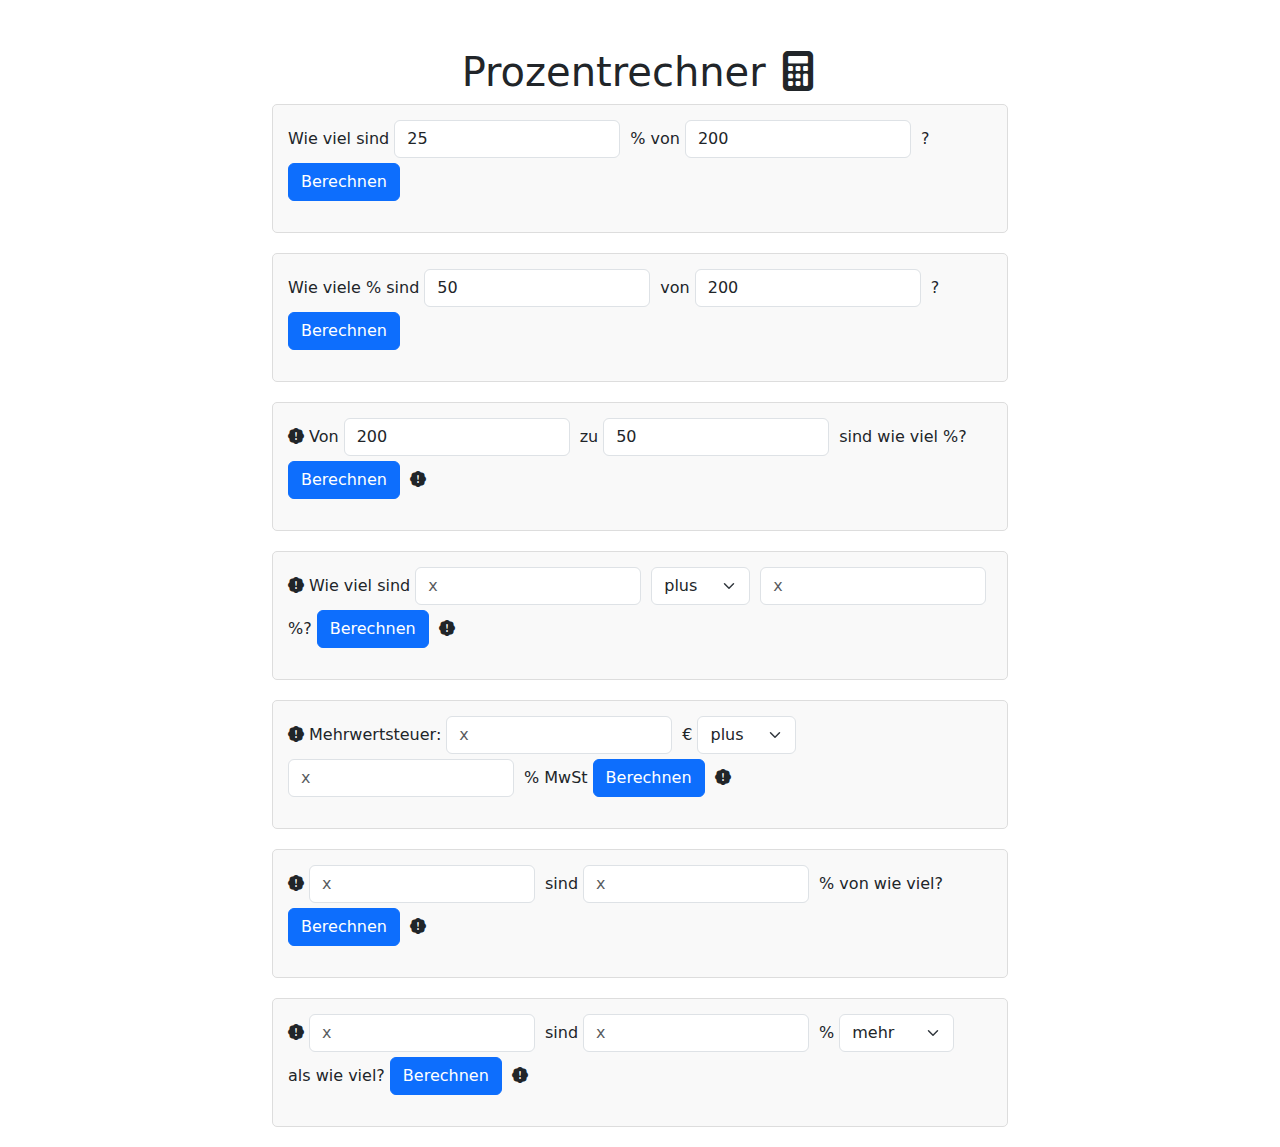
==== prozent/index.html @ 61081b96 "add semi Working Prozentrechner" ====
<!DOCTYPE html>
<html lang="de">
<head>
    <meta charset="UTF-8">
    <meta name="viewport" content="width=device-width, initial-scale=1.0">
    <title>Prozentrechner</title>
    <!-- Bootstrap CSS -->
    <link rel="stylesheet" href="../assets/css/bs/bootstrap.min.css" />
    <link rel="stylesheet" href="../assets/css/bs-icons/font/bootstrap-icons.min.css" />
    <!-- Favicon -->
    <link rel="icon" href="../assets/favicon/favicon.ico" sizes="any" />
    <link rel="apple-touch-icon" href="../assets/favicon/apple-touch-icon.png" />
    <link rel="manifest" href="../assets/favicon/site.webmanifest" />
    <style>
        /* Rahmen um jede Frage-Antwort-Gruppe */
        .form-group {
            border: 1px solid #ddd; /* Grauer Rahmen */
            border-radius: 5px; /* Abgerundete Ecken */
            padding: 15px; /* Innenabstand */
            margin-bottom: 20px; /* Abstand nach unten */
            background-color: #f9f9f9; /* Hintergrundfarbe für bessere Sichtbarkeit */
        }

        /* Verhindert Umbrüche innerhalb der Labels */
        .form-label {
            display: flex;
            align-items: center;
            flex-wrap: wrap; /* Zeilenumbruch innerhalb der flexbox erlauben, wenn nötig */
            gap: 5px; /* Abstand zwischen den Elementen */
        }
        
        /* Eingabefelder und Buttons in einer Reihe */
        .form-label input,
        .form-label select,
        .form-label button {
            margin-right: 5px; /* Kleiner Abstand zwischen den Elementen */
        }

        /* Stellt sicher, dass die Eingabefelder und Buttons nicht zu groß werden */
        .form-control,
        .form-select {
            width: auto; /* Verhindert, dass sie die ganze Breite einnehmen */
            display: inline-block;
        }

        /* Verhindert, dass die Formeln umgebrochen werden */
        .form-label span {
            white-space: nowrap;
        }
    </style>
</head>
<body>
    <div class="container mt-5">
        <h1 class="text-center">Prozentrechner <i class="bi bi-calculator-fill"></i></h1>
        <div class="row justify-content-center">
            <div class="col-md-8">
                <form id="prozent-form">
                    <!-- 1. Wie viel sind x% von x? -->
                    <div class="form-group">
                        <label for="feld1-1" class="form-label">Wie viel sind 
                            <input type="number" class="form-control d-inline w-auto" id="feld1-1" value="25"> % von 
                            <input type="number" class="form-control d-inline w-auto" id="feld1-2" value="200">?
                            <button type="button" class="btn btn-primary" onclick="berechne1()">Berechnen</button>
                        </label>
                        <p id="ergebnis1" class="mt-2 fw-bold"></p>
                    </div>
                    <!-- 2. Wie viele % sind x von x? -->
                    <div class="form-group">
                        <label for="feld2-1" class="form-label">Wie viele % sind 
                            <input type="number" class="form-control d-inline w-auto" id="feld2-1" value="50"> von 
                            <input type="number" class="form-control d-inline w-auto" id="feld2-2" value="200">?
                            <button type="button" class="btn btn-primary" onclick="berechne2()">Berechnen</button>
                        </label>
                        <p id="ergebnis2" class="mt-2 fw-bold"></p>
                    </div>
                    <!-- 3. Von x zu x sind wie viel %? -->
                    <div class="form-group">
                        <label for="feld3-1" class="form-label">
                            <i class="bi bi-patch-exclamation-fill"></i>
                            Von
                            <input type="number" class="form-control d-inline w-auto" id="feld3-1" value="200"> zu 
                            <input type="number" class="form-control d-inline w-auto" id="feld3-2" value="50"> sind wie viel %?
                            <button type="button" class="btn btn-primary" onclick="berechne3()">Berechnen</button>
                            <i class="bi bi-patch-exclamation-fill"></i>
                        </label>
                        <p id="ergebnis3" class="mt-2 fw-bold"></p>
                    </div>
                    <!-- 4. Wie viel sind x minus/plus x%? -->
                    <div class="form-group">
                        <label for="feld4-1" class="form-label">
                            <i class="bi bi-patch-exclamation-fill"></i>
                            Wie viel sind 
                            <input type="number" class="form-control d-inline w-auto" id="feld4-1" placeholder="x"> 
                            <select class="form-select d-inline w-auto" id="feld4-2">
                                <option value="plus">plus</option>
                                <option value="minus">minus</option>
                            </select>
                            <input type="number" class="form-control d-inline w-auto" id="feld4-3" placeholder="x"> %?
                            <button type="button" class="btn btn-primary" onclick="berechne4()">Berechnen</button>
                            <i class="bi bi-patch-exclamation-fill"></i>
                        </label>
                        <p id="ergebnis4" class="mt-2 fw-bold"></p>
                    </div>
                    <!-- 5. Mehrwertsteuer: x € minus/plus x% Mwst -->
                    <div class="form-group">
                        <label for="feld5-1" class="form-label">
                            <i class="bi bi-patch-exclamation-fill"></i>
                            Mehrwertsteuer: 
                            <input type="number" class="form-control d-inline w-auto" id="feld5-1" placeholder="x"> € 
                            <select class="form-select d-inline w-auto" id="feld5-2">
                                <option value="plus">plus</option>
                                <option value="minus">minus</option>
                            </select>
                            <input type="number" class="form-control d-inline w-auto" id="feld5-3" placeholder="x"> % MwSt
                            <button type="button" class="btn btn-primary" onclick="berechne5()">Berechnen</button>
                            <i class="bi bi-patch-exclamation-fill"></i>
                        </label>
                        <p id="ergebnis5" class="mt-2 fw-bold"></p>
                    </div>
                    <!-- 6. x sind x% von wie viel? -->
                    <div class="form-group">
                        <label for="feld6-1" class="form-label">
                            <i class="bi bi-patch-exclamation-fill"></i>
                            <input type="number" class="form-control d-inline w-auto" id="feld6-1" placeholder="x"> sind 
                            <input type="number" class="form-control d-inline w-auto" id="feld6-2" placeholder="x"> % von wie viel?
                            <button type="button" class="btn btn-primary" onclick="berechne6()">Berechnen</button>
                            <i class="bi bi-patch-exclamation-fill"></i>
                        </label>
                        <p id="ergebnis6" class="mt-2 fw-bold"></p>
                    </div>
                    <!-- 7. x sind x% mehr/weniger als wie viel? -->
                    <div class="form-group">
                        <label for="feld7-1" class="form-label">
                            <i class="bi bi-patch-exclamation-fill"></i>
                            <input type="number" class="form-control d-inline w-auto" id="feld7-1" placeholder="x"> sind 
                            <input type="number" class="form-control d-inline w-auto" id="feld7-2" placeholder="x"> % 
                            <select class="form-select d-inline w-auto" id="feld7-3">
                                <option value="mehr">mehr</option>
                                <option value="weniger">weniger</option>
                            </select> als wie viel?
                            <button type="button" class="btn btn-primary" onclick="berechne7()">Berechnen</button>
                            <i class="bi bi-patch-exclamation-fill"></i>
                        </label>
                        <p id="ergebnis7" class="mt-2 fw-bold"></p>
                    </div>
                </form>
            </div>
        </div>
    </div>

    <!-- Bootstrap JS -->
    <script type="text/javascript" src="../assets/js/bootstrap.min.js"></script>
        
    <script>
        // 1. Wie viel sind x% von x?
        function berechne1() {
            const x1 = parseFloat(document.getElementById('feld1-1').value);
            const x2 = parseFloat(document.getElementById('feld1-2').value);
            if (!isNaN(x1) && !isNaN(x2)) {
                const ergebnis = (x1 / 100) * x2;
                document.getElementById('ergebnis1').innerText = `Ergebnis: ${formatErgebnis(ergebnis)}`;
            } else {
                document.getElementById('ergebnis1').innerText = 'Bitte gültige Zahlen eingeben.';
            }
        }

        // 2. Wie viele % sind x von x?
        function berechne2() {
            const x1 = parseFloat(document.getElementById('feld2-1').value);
            const x2 = parseFloat(document.getElementById('feld2-2').value);
            if (!isNaN(x1) && !isNaN(x2) && x2 !== 0) {
                const ergebnis = (x1 / x2) * 100;
                document.getElementById('ergebnis2').innerText = `Ergebnis: ${formatErgebnis(ergebnis)}`;
            } else {
                document.getElementById('ergebnis2').innerText = 'Bitte gültige Zahlen eingeben.';
            }
        }

        // 3. Von x zu x sind wie viel %?
        function berechne3() {
            const x1 = parseFloat(document.getElementById('feld3-1').value);
            const x2 = parseFloat(document.getElementById('feld3-2').value);
            if (!isNaN(x1) && !isNaN(x2) && x1 !== 0) {
                const ergebnis = ((x2 - x1) / x1) * 100;
                document.getElementById('ergebnis3').innerText = `Ergebnis: ${formatErgebnis(ergebnis)}`;
            } else {
                document.getElementById('ergebnis3').innerText = 'Bitte gültige Zahlen eingeben.';
            }
        }

        // 4. Wie viel sind x minus/plus x%?
        function berechne4() {
            const x1 = parseFloat(document.getElementById('feld4-1').value);
            const operation = document.getElementById('feld4-2').value;
            const x2 = parseFloat(document.getElementById('feld4-3').value);
            if (!isNaN(x1) && !isNaN(x2)) {
                let ergebnis;
                if (operation === "plus") {
                    ergebnis = x1 + (x1 * (x2 / 100));
                } else {
                    ergebnis = x1 - (x1 * (x2 / 100));
                }
                document.getElementById('ergebnis4').innerText = `Ergebnis: ${formatErgebnis(ergebnis)}`;
            } else {
                document.getElementById('ergebnis4').innerText = 'Bitte gültige Zahlen eingeben.';
            }
        }

        // 5. Mehrwertsteuer: x € minus/plus x% Mwst
        function berechne5() {
            const x1 = parseFloat(document.getElementById('feld5-1').value);
            const operation = document.getElementById('feld5-2').value;
            const x2 = parseFloat(document.getElementById('feld5-3').value);
            if (!isNaN(x1) && !isNaN(x2)) {
                let ergebnis;
                if (operation === "plus") {
                    ergebnis = x1 + (x1 * (x2 / 100));
                } else {
                    ergebnis = x1 / (1 + (x2 / 100));
                }
                document.getElementById('ergebnis5').innerText = `Ergebnis: ${formatErgebnis(ergebnis)} €`;
            } else {
                document.getElementById('ergebnis5').innerText = 'Bitte gültige Zahlen eingeben.';
            }
        }

        // 6. x sind x% von wie viel?
        function berechne6() {
            const x1 = parseFloat(document.getElementById('feld6-1').value);
            const x2 = parseFloat(document.getElementById('feld6-2').value);
            if (!isNaN(x1) && !isNaN(x2) && x2 !== 0) {
                const ergebnis = x1 / (x2 / 100);
                document.getElementById('ergebnis6').innerText = `Ergebnis: ${formatErgebnis(ergebnis)}`;
            } else {
                document.getElementById('ergebnis6').innerText = 'Bitte gültige Zahlen eingeben.';
            }
        }

        // 7. x sind x% mehr/weniger als wie viel?
        function berechne7() {
            const x1 = parseFloat(document.getElementById('feld7-1').value);
            const x2 = parseFloat(document.getElementById('feld7-2').value);
            const operation = document.getElementById('feld7-3').value;
            if (!isNaN(x1) && !isNaN(x2)) {
                let ergebnis;
                if (operation === "mehr") {
                    ergebnis = x1 / (1 + (x2 / 100));
                } else {
                    ergebnis = x1 / (1 - (x2 / 100));
                }
                document.getElementById('ergebnis7').innerText = `Ergebnis: ${formatErgebnis(ergebnis)}`;
            } else {
                document.getElementById('ergebnis7').innerText = 'Bitte gültige Zahlen eingeben.';
            }
        }

        function formatErgebnis(ergebnis) {
            // Ergebnis auf 5 Nachkommastellen formatieren
            const exakt = parseFloat(ergebnis.toFixed(5)); // Entfernen von unnötigen Nullen
            // Ergebnis auf 2 Nachkommastellen formatieren
            const gerundet = parseFloat(ergebnis.toFixed(2)); // Entfernen von unnötigen Nullen

            // Überprüfen, ob das gerundete Ergebnis vom exakten Ergebnis abweicht
            if (gerundet !== exakt) {
                // Zeige das exakte Ergebnis und das gerundete Ergebnis an, falls sie unterschiedlich sind
                return `${exakt} % (gerundet: ${gerundet} %)`;
            } else {
                // Zeige nur das exakte Ergebnis an
                return `${exakt} %`;
            }
        }
    </script>
</body>
</html>
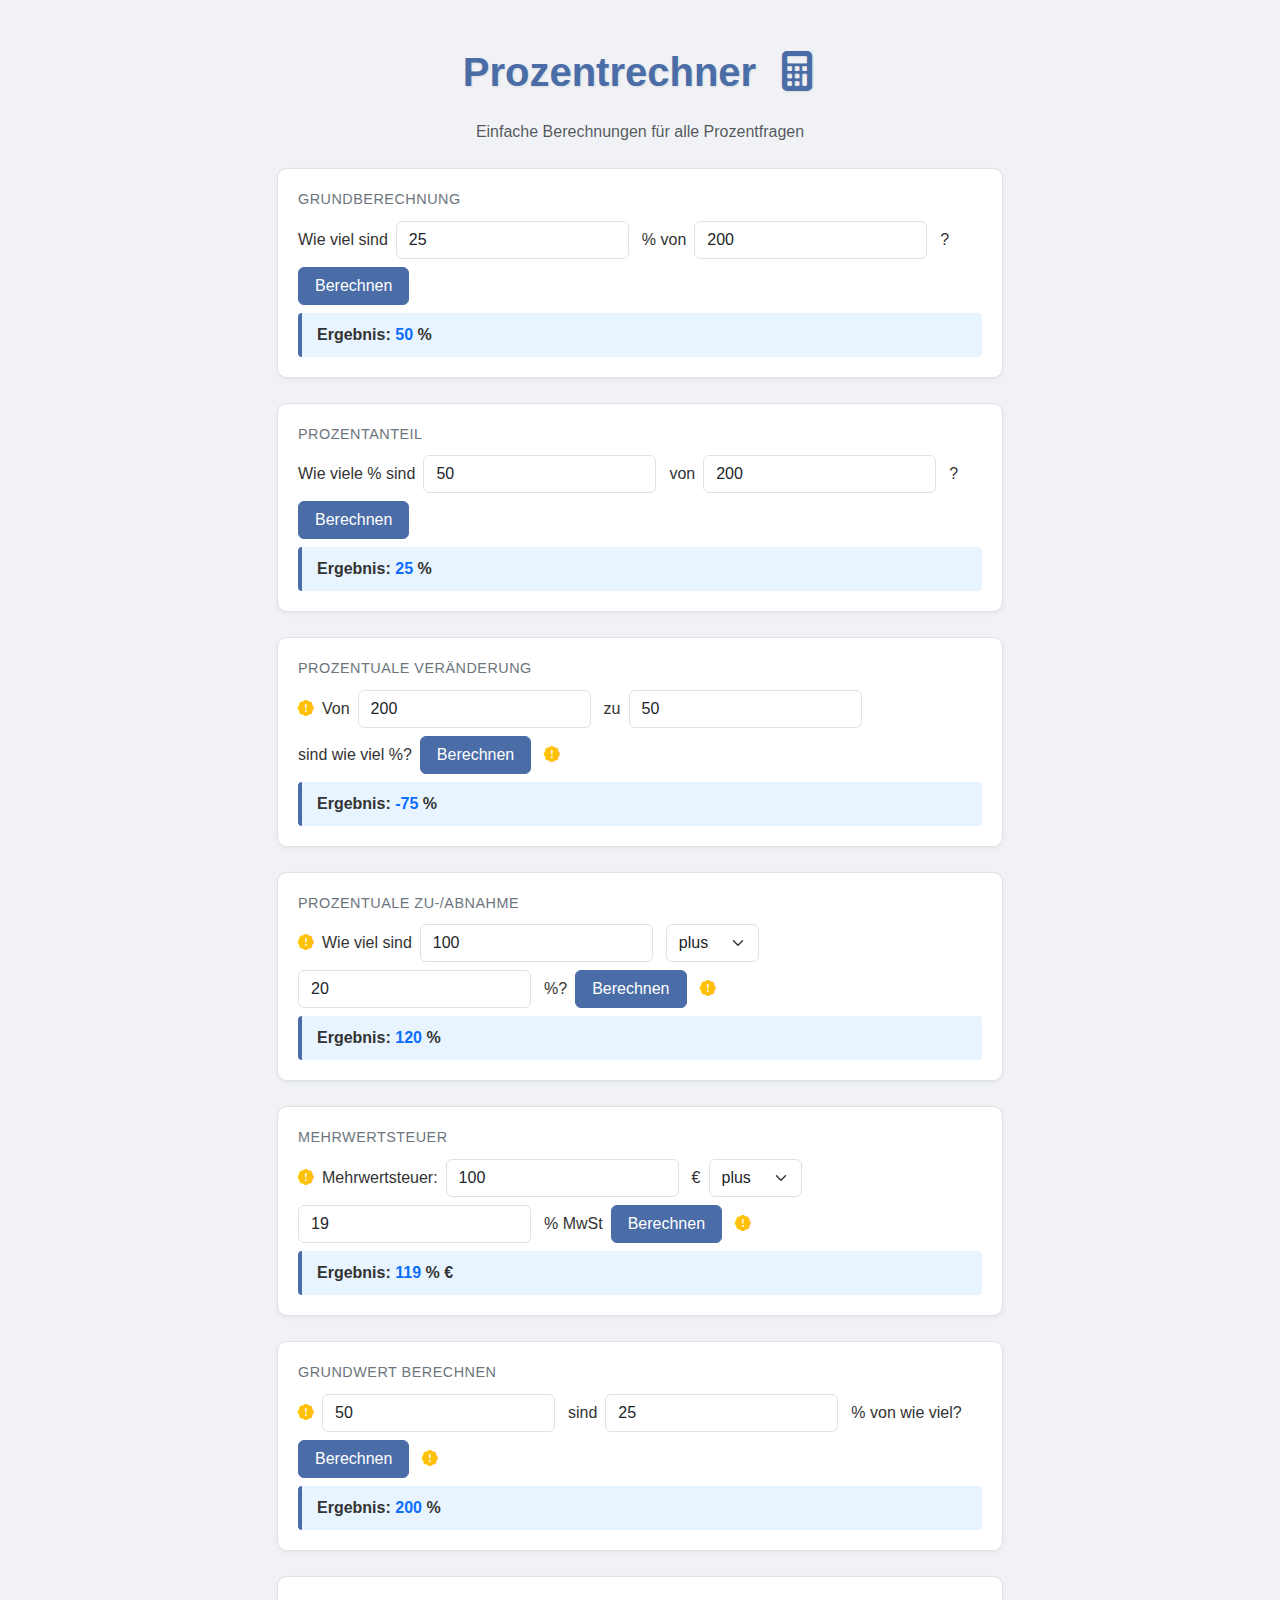
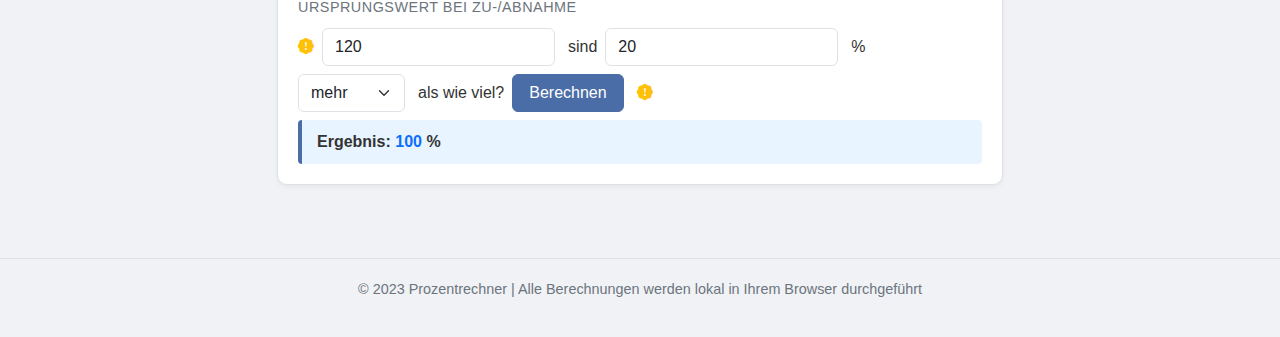
==== commit bf0d8366: "Prozent Update" ====
--- a/prozent/index.html
+++ b/prozent/index.html
@@ -12,69 +12,172 @@
     <link rel="apple-touch-icon" href="../assets/favicon/apple-touch-icon.png" />
     <link rel="manifest" href="../assets/favicon/site.webmanifest" />
     <style>
+        :root {
+            --primary-color: #4a6da7;
+            --secondary-color: #f8f9fa;
+            --accent-color: #ffc107;
+            --text-color: #333;
+            --border-color: #dee2e6;
+        }
+        
+        body {
+            background-color: #f0f2f5;
+            color: var(--text-color);
+            font-family: 'Segoe UI', Tahoma, Geneva, Verdana, sans-serif;
+        }
+        
+        .container {
+            max-width: 900px;
+        }
+        
+        h1 {
+            color: var(--primary-color);
+            margin-bottom: 1.5rem;
+            font-weight: 600;
+            text-shadow: 1px 1px 2px rgba(0,0,0,0.1);
+        }
+        
         /* Rahmen um jede Frage-Antwort-Gruppe */
         .form-group {
-            border: 1px solid #ddd; /* Grauer Rahmen */
-            border-radius: 5px; /* Abgerundete Ecken */
-            padding: 15px; /* Innenabstand */
-            margin-bottom: 20px; /* Abstand nach unten */
-            background-color: #f9f9f9; /* Hintergrundfarbe für bessere Sichtbarkeit */
+            border: 1px solid var(--border-color);
+            border-radius: 10px;
+            padding: 20px;
+            margin-bottom: 25px;
+            background-color: white;
+            box-shadow: 0 2px 5px rgba(0,0,0,0.05);
+            transition: transform 0.2s, box-shadow 0.2s;
+        }
+        
+        .form-group:hover {
+            transform: translateY(-3px);
+            box-shadow: 0 5px 15px rgba(0,0,0,0.1);
         }
 
         /* Verhindert Umbrüche innerhalb der Labels */
         .form-label {
             display: flex;
             align-items: center;
-            flex-wrap: wrap; /* Zeilenumbruch innerhalb der flexbox erlauben, wenn nötig */
-            gap: 5px; /* Abstand zwischen den Elementen */
+            flex-wrap: wrap;
+            gap: 8px;
+            font-weight: 500;
         }
         
         /* Eingabefelder und Buttons in einer Reihe */
         .form-label input,
         .form-label select,
         .form-label button {
-            margin-right: 5px; /* Kleiner Abstand zwischen den Elementen */
+            margin-right: 5px;
         }
 
         /* Stellt sicher, dass die Eingabefelder und Buttons nicht zu groß werden */
         .form-control,
         .form-select {
-            width: auto; /* Verhindert, dass sie die ganze Breite einnehmen */
+            width: auto;
             display: inline-block;
+            border-radius: 6px;
+            border: 1px solid var(--border-color);
+        }
+        
+        .form-control:focus,
+        .form-select:focus {
+            border-color: var(--primary-color);
+            box-shadow: 0 0 0 0.2rem rgba(74, 109, 167, 0.25);
         }
 
         /* Verhindert, dass die Formeln umgebrochen werden */
         .form-label span {
             white-space: nowrap;
         }
+        
+        .btn-primary {
+            background-color: var(--primary-color);
+            border-color: var(--primary-color);
+            border-radius: 6px;
+            padding: 0.375rem 1rem;
+            font-weight: 500;
+            transition: all 0.2s;
+        }
+        
+        .btn-primary:hover {
+            background-color: #3a5a8f;
+            border-color: #3a5a8f;
+            transform: translateY(-2px);
+        }
+        
+        .result-box {
+            background-color: var(--secondary-color);
+            border-left: 4px solid var(--primary-color);
+            padding: 10px 15px;
+            border-radius: 4px;
+            margin-top: 15px;
+            font-weight: 600;
+            transition: all 0.3s;
+        }
+        
+        .result-box.has-result {
+            background-color: #e8f4ff;
+        }
+        
+        .section-title {
+            font-size: 0.9rem;
+            text-transform: uppercase;
+            color: #6c757d;
+            margin-bottom: 10px;
+            letter-spacing: 0.5px;
+        }
+        
+        .bi-patch-exclamation-fill {
+            color: var(--accent-color);
+        }
+        
+        .bi-calculator-fill {
+            color: var(--primary-color);
+            margin-left: 10px;
+        }
+        
+        footer {
+            margin-top: 30px;
+            padding: 20px 0;
+            text-align: center;
+            font-size: 0.9rem;
+            color: #6c757d;
+            border-top: 1px solid var(--border-color);
+        }
     </style>
 </head>
 <body>
-    <div class="container mt-5">
+    <div class="container mt-5 mb-5">
         <h1 class="text-center">Prozentrechner <i class="bi bi-calculator-fill"></i></h1>
+        <p class="text-center text-muted mb-4">Einfache Berechnungen für alle Prozentfragen</p>
+        
         <div class="row justify-content-center">
-            <div class="col-md-8">
+            <div class="col-md-10">
                 <form id="prozent-form">
                     <!-- 1. Wie viel sind x% von x? -->
                     <div class="form-group">
+                        <div class="section-title">Grundberechnung</div>
                         <label for="feld1-1" class="form-label">Wie viel sind 
                             <input type="number" class="form-control d-inline w-auto" id="feld1-1" value="25"> % von 
                             <input type="number" class="form-control d-inline w-auto" id="feld1-2" value="200">?
                             <button type="button" class="btn btn-primary" onclick="berechne1()">Berechnen</button>
                         </label>
-                        <p id="ergebnis1" class="mt-2 fw-bold"></p>
-                    </div>
+                        <div id="ergebnis1" class="result-box mt-2"></div>
+                    </div>
+                    
                     <!-- 2. Wie viele % sind x von x? -->
                     <div class="form-group">
+                        <div class="section-title">Prozentanteil</div>
                         <label for="feld2-1" class="form-label">Wie viele % sind 
                             <input type="number" class="form-control d-inline w-auto" id="feld2-1" value="50"> von 
                             <input type="number" class="form-control d-inline w-auto" id="feld2-2" value="200">?
                             <button type="button" class="btn btn-primary" onclick="berechne2()">Berechnen</button>
                         </label>
-                        <p id="ergebnis2" class="mt-2 fw-bold"></p>
-                    </div>
+                        <div id="ergebnis2" class="result-box mt-2"></div>
+                    </div>
+                    
                     <!-- 3. Von x zu x sind wie viel %? -->
                     <div class="form-group">
+                        <div class="section-title">Prozentuale Veränderung</div>
                         <label for="feld3-1" class="form-label">
                             <i class="bi bi-patch-exclamation-fill"></i>
                             Von
@@ -83,10 +186,12 @@
                             <button type="button" class="btn btn-primary" onclick="berechne3()">Berechnen</button>
                             <i class="bi bi-patch-exclamation-fill"></i>
                         </label>
-                        <p id="ergebnis3" class="mt-2 fw-bold"></p>
-                    </div>
+                        <div id="ergebnis3" class="result-box mt-2"></div>
+                    </div>
+                    
                     <!-- 4. Wie viel sind x minus/plus x%? -->
                     <div class="form-group">
+                        <div class="section-title">Prozentuale Zu-/Abnahme</div>
                         <label for="feld4-1" class="form-label">
                             <i class="bi bi-patch-exclamation-fill"></i>
                             Wie viel sind 
@@ -99,10 +204,12 @@
                             <button type="button" class="btn btn-primary" onclick="berechne4()">Berechnen</button>
                             <i class="bi bi-patch-exclamation-fill"></i>
                         </label>
-                        <p id="ergebnis4" class="mt-2 fw-bold"></p>
-                    </div>
+                        <div id="ergebnis4" class="result-box mt-2"></div>
+                    </div>
+                    
                     <!-- 5. Mehrwertsteuer: x € minus/plus x% Mwst -->
                     <div class="form-group">
+                        <div class="section-title">Mehrwertsteuer</div>
                         <label for="feld5-1" class="form-label">
                             <i class="bi bi-patch-exclamation-fill"></i>
                             Mehrwertsteuer: 
@@ -115,10 +222,12 @@
                             <button type="button" class="btn btn-primary" onclick="berechne5()">Berechnen</button>
                             <i class="bi bi-patch-exclamation-fill"></i>
                         </label>
-                        <p id="ergebnis5" class="mt-2 fw-bold"></p>
-                    </div>
+                        <div id="ergebnis5" class="result-box mt-2"></div>
+                    </div>
+                    
                     <!-- 6. x sind x% von wie viel? -->
                     <div class="form-group">
+                        <div class="section-title">Grundwert berechnen</div>
                         <label for="feld6-1" class="form-label">
                             <i class="bi bi-patch-exclamation-fill"></i>
                             <input type="number" class="form-control d-inline w-auto" id="feld6-1" placeholder="x"> sind 
@@ -126,10 +235,12 @@
                             <button type="button" class="btn btn-primary" onclick="berechne6()">Berechnen</button>
                             <i class="bi bi-patch-exclamation-fill"></i>
                         </label>
-                        <p id="ergebnis6" class="mt-2 fw-bold"></p>
-                    </div>
+                        <div id="ergebnis6" class="result-box mt-2"></div>
+                    </div>
+                    
                     <!-- 7. x sind x% mehr/weniger als wie viel? -->
                     <div class="form-group">
+                        <div class="section-title">Ursprungswert bei Zu-/Abnahme</div>
                         <label for="feld7-1" class="form-label">
                             <i class="bi bi-patch-exclamation-fill"></i>
                             <input type="number" class="form-control d-inline w-auto" id="feld7-1" placeholder="x"> sind 
@@ -141,12 +252,18 @@
                             <button type="button" class="btn btn-primary" onclick="berechne7()">Berechnen</button>
                             <i class="bi bi-patch-exclamation-fill"></i>
                         </label>
-                        <p id="ergebnis7" class="mt-2 fw-bold"></p>
+                        <div id="ergebnis7" class="result-box mt-2"></div>
                     </div>
                 </form>
             </div>
         </div>
     </div>
+    
+    <footer>
+        <div class="container">
+            <p>© 2023 Prozentrechner | Alle Berechnungen werden lokal in Ihrem Browser durchgeführt</p>
+        </div>
+    </footer>
 
     <!-- Bootstrap JS -->
     <script type="text/javascript" src="../assets/js/bootstrap.min.js"></script>
@@ -158,9 +275,11 @@
             const x2 = parseFloat(document.getElementById('feld1-2').value);
             if (!isNaN(x1) && !isNaN(x2)) {
                 const ergebnis = (x1 / 100) * x2;
-                document.getElementById('ergebnis1').innerText = `Ergebnis: ${formatErgebnis(ergebnis)}`;
-            } else {
-                document.getElementById('ergebnis1').innerText = 'Bitte gültige Zahlen eingeben.';
+                document.getElementById('ergebnis1').innerHTML = `Ergebnis: ${formatErgebnis(ergebnis)}`;
+                document.getElementById('ergebnis1').classList.add('has-result');
+            } else {
+                document.getElementById('ergebnis1').innerHTML = 'Bitte gültige Zahlen eingeben.';
+                document.getElementById('ergebnis1').classList.remove('has-result');
             }
         }
 
@@ -170,9 +289,11 @@
             const x2 = parseFloat(document.getElementById('feld2-2').value);
             if (!isNaN(x1) && !isNaN(x2) && x2 !== 0) {
                 const ergebnis = (x1 / x2) * 100;
-                document.getElementById('ergebnis2').innerText = `Ergebnis: ${formatErgebnis(ergebnis)}`;
-            } else {
-                document.getElementById('ergebnis2').innerText = 'Bitte gültige Zahlen eingeben.';
+                document.getElementById('ergebnis2').innerHTML = `Ergebnis: ${formatErgebnis(ergebnis)}`;
+                document.getElementById('ergebnis2').classList.add('has-result');
+            } else {
+                document.getElementById('ergebnis2').innerHTML = 'Bitte gültige Zahlen eingeben.';
+                document.getElementById('ergebnis2').classList.remove('has-result');
             }
         }
 
@@ -182,9 +303,11 @@
             const x2 = parseFloat(document.getElementById('feld3-2').value);
             if (!isNaN(x1) && !isNaN(x2) && x1 !== 0) {
                 const ergebnis = ((x2 - x1) / x1) * 100;
-                document.getElementById('ergebnis3').innerText = `Ergebnis: ${formatErgebnis(ergebnis)}`;
-            } else {
-                document.getElementById('ergebnis3').innerText = 'Bitte gültige Zahlen eingeben.';
+                document.getElementById('ergebnis3').innerHTML = `Ergebnis: ${formatErgebnis(ergebnis)}`;
+                document.getElementById('ergebnis3').classList.add('has-result');
+            } else {
+                document.getElementById('ergebnis3').innerHTML = 'Bitte gültige Zahlen eingeben.';
+                document.getElementById('ergebnis3').classList.remove('has-result');
             }
         }
 
@@ -200,9 +323,11 @@
                 } else {
                     ergebnis = x1 - (x1 * (x2 / 100));
                 }
-                document.getElementById('ergebnis4').innerText = `Ergebnis: ${formatErgebnis(ergebnis)}`;
-            } else {
-                document.getElementById('ergebnis4').innerText = 'Bitte gültige Zahlen eingeben.';
+                document.getElementById('ergebnis4').innerHTML = `Ergebnis: ${formatErgebnis(ergebnis)}`;
+                document.getElementById('ergebnis4').classList.add('has-result');
+            } else {
+                document.getElementById('ergebnis4').innerHTML = 'Bitte gültige Zahlen eingeben.';
+                document.getElementById('ergebnis4').classList.remove('has-result');
             }
         }
 
@@ -218,9 +343,11 @@
                 } else {
                     ergebnis = x1 / (1 + (x2 / 100));
                 }
-                document.getElementById('ergebnis5').innerText = `Ergebnis: ${formatErgebnis(ergebnis)} €`;
-            } else {
-                document.getElementById('ergebnis5').innerText = 'Bitte gültige Zahlen eingeben.';
+                document.getElementById('ergebnis5').innerHTML = `Ergebnis: ${formatErgebnis(ergebnis)} €`;
+                document.getElementById('ergebnis5').classList.add('has-result');
+            } else {
+                document.getElementById('ergebnis5').innerHTML = 'Bitte gültige Zahlen eingeben.';
+                document.getElementById('ergebnis5').classList.remove('has-result');
             }
         }
 
@@ -230,9 +357,11 @@
             const x2 = parseFloat(document.getElementById('feld6-2').value);
             if (!isNaN(x1) && !isNaN(x2) && x2 !== 0) {
                 const ergebnis = x1 / (x2 / 100);
-                document.getElementById('ergebnis6').innerText = `Ergebnis: ${formatErgebnis(ergebnis)}`;
-            } else {
-                document.getElementById('ergebnis6').innerText = 'Bitte gültige Zahlen eingeben.';
+                document.getElementById('ergebnis6').innerHTML = `Ergebnis: ${formatErgebnis(ergebnis)}`;
+                document.getElementById('ergebnis6').classList.add('has-result');
+            } else {
+                document.getElementById('ergebnis6').innerHTML = 'Bitte gültige Zahlen eingeben.';
+                document.getElementById('ergebnis6').classList.remove('has-result');
             }
         }
 
@@ -248,9 +377,11 @@
                 } else {
                     ergebnis = x1 / (1 - (x2 / 100));
                 }
-                document.getElementById('ergebnis7').innerText = `Ergebnis: ${formatErgebnis(ergebnis)}`;
-            } else {
-                document.getElementById('ergebnis7').innerText = 'Bitte gültige Zahlen eingeben.';
+                document.getElementById('ergebnis7').innerHTML = `Ergebnis: ${formatErgebnis(ergebnis)}`;
+                document.getElementById('ergebnis7').classList.add('has-result');
+            } else {
+                document.getElementById('ergebnis7').innerHTML = 'Bitte gültige Zahlen eingeben.';
+                document.getElementById('ergebnis7').classList.remove('has-result');
             }
         }
 
@@ -263,11 +394,35 @@
             // Überprüfen, ob das gerundete Ergebnis vom exakten Ergebnis abweicht
             if (gerundet !== exakt) {
                 // Zeige das exakte Ergebnis und das gerundete Ergebnis an, falls sie unterschiedlich sind
-                return `${exakt} % (gerundet: ${gerundet} %)`;
+                return `<span class="text-primary">${exakt}</span> % <small class="text-muted">(gerundet: ${gerundet} %)</small>`;
             } else {
                 // Zeige nur das exakte Ergebnis an
-                return `${exakt} %`;
-            }
+                return `<span class="text-primary">${exakt}</span> %`;
+            }
+        }
+
+        // Automatisch alle Berechnungen beim Laden der Seite ausführen
+        window.onload = function() {
+            berechne1();
+            berechne2();
+            berechne3();
+            
+            // Beispielwerte für die anderen Felder setzen
+            document.getElementById('feld4-1').value = "100";
+            document.getElementById('feld4-3').value = "20";
+            berechne4();
+            
+            document.getElementById('feld5-1').value = "100";
+            document.getElementById('feld5-3').value = "19";
+            berechne5();
+            
+            document.getElementById('feld6-1').value = "50";
+            document.getElementById('feld6-2').value = "25";
+            berechne6();
+            
+            document.getElementById('feld7-1').value = "120";
+            document.getElementById('feld7-2').value = "20";
+            berechne7();
         }
     </script>
 </body>
